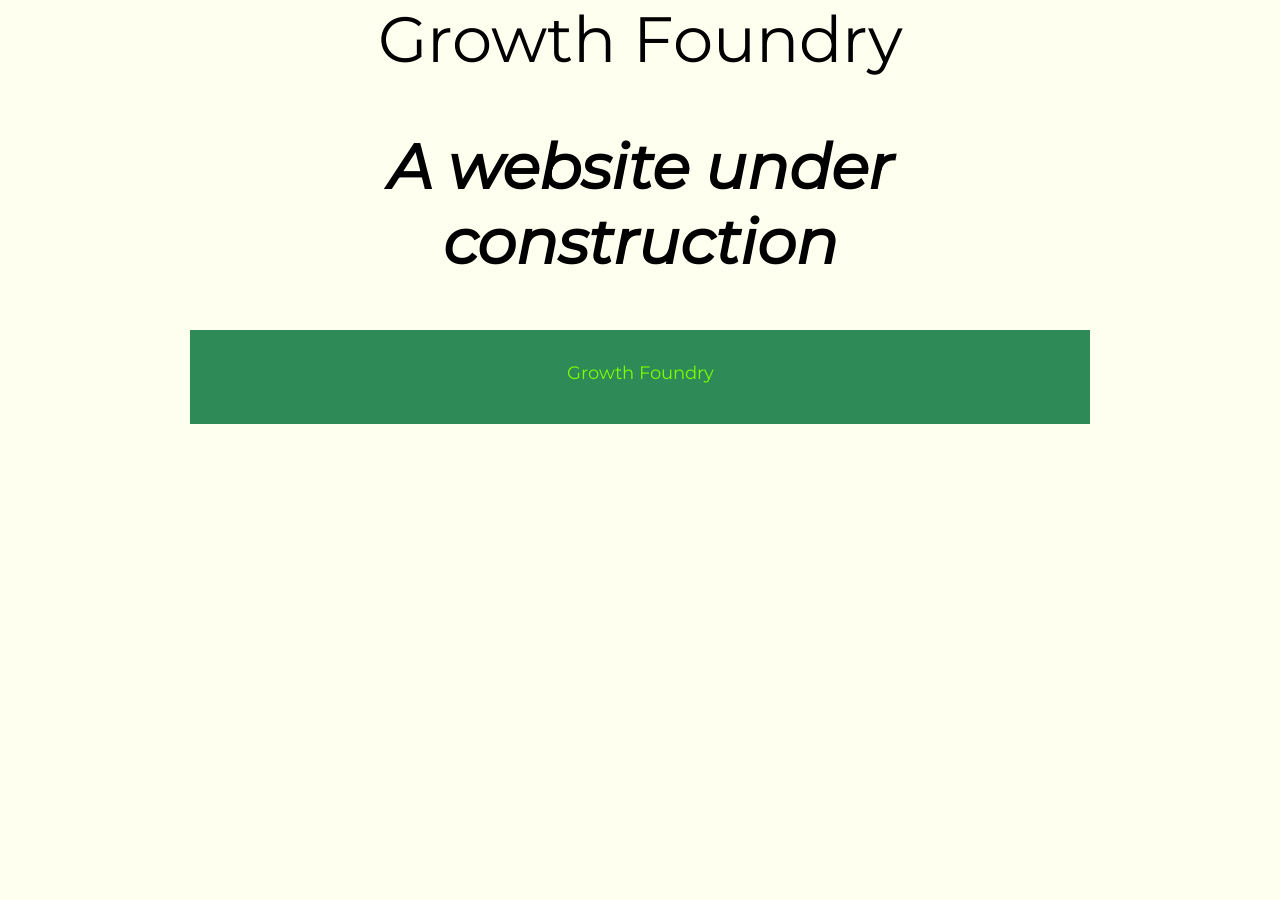
==== index.html @ 7411dbd5 "rolgy Update initial" ====
<!DOCTYPE html>
<html lang="en" id="top">
<!--acme using Oakwood Framework v4.1.0 -->
<head>
    <meta charset="UTF-8">
    <meta name="viewport" content="width=device-width, initial-scale=1.0">
    <link rel="stylesheet" href="/css/1-settings.css">
    <link rel="stylesheet" href="/css/2-base.css">
    <link rel="stylesheet" href="/css/3-components.css">
    <link rel="stylesheet" href="/css/4-utilities.css">
    <link rel="stylesheet" href="/css/5-custom.css">
    <title>xxSITETITLExx Website</title>
    <meta name="description"
      content="The page introduces the Growth Foundry." />
</head>

<body>

<header>
<div class="site-title site-title--large">Growth Foundry</div>
</header>

<main>

    <section class="intro-container">
        <div class="intro-heading">
            <h1>A website under construction</h1>
        </div> 
    </section>
 
    </main>


    <!-- FAB back to top -->
    <a class="fab fab--bottom-right fab--pill" href="#top" aria-label="Back to top">↑</a>

    <!-- Footer (web component) -->
    <div class="u-mt-lg">
        <footer-site>Growth Foundry Ref:no-js</footer-site>
    </div>

    <!-- Scripts -->
    <script src="/js/rolgy-main.js"></script>


</body>
</html>
---- css/1-settings.css ----
/*  1-settings.css
    aharc Oakwood Framework v4.1.0
    Design tokens — colours, fonts, spacing scale.
    Differs per client.
*/
:root {

    --site-max-width: 900px;
    --block-max-width: 800px;
    --content-max-width: 600px;

    /* Responsive spacing */
    --space-1: clamp(4px, 0.4vw, 6px); /* tiny */
    --space-2: clamp(8px, 0.6vw, 12px); /* icon */
    --space-3: clamp(12px, 1vw, 16px); /* paragraph */
    --space-4: clamp(16px, 1.6vw, 24px); /* card content item padding */
    --space-5: clamp(24px, 2.5vw, 40px);  /* block */
    --space-6: clamp(40px, 4vw, 64px); /* section */

    /* Semanmtic spacing */
    --spacing-xsmall:var(--space-1);
    --spacing-small: var(--space-2);
    --spacing-medium: var(--space-3);
    --spacing-large: var(--space-4);
    --spacing-inline: var(--space-3);
    --spacing-content: var(--space-4);
    --spacing-block: var(--space-5);
    --spacing-section: var(--space-6);


    --border-radius: 6px;           /* Border radius */
    --border-color: #ccc;           /* Border colour for cards, blockquotes, tables */

    /* Form field sizes */
    --form-width-small: 200px;
    --form-width-medium: 300px;
    --form-width-large: 600px;

    --fab-size: 64px;
    --fab-size-small: 52px;
    --fab-size-large: 72px;
    --fab-radius: 50%;              /* circular — default */
    --fab-size-wide: calc(var(--fab-size) * 2.5);


    --font-base: Montserrat, sans-serif;
    --font-brand: Montserrat, sans-serif;

    --font-fluid-small:  clamp(0.875rem, 0.8vw + 0.75rem, 1rem);     /* captions, labels */
    --font-fluid-body:   clamp(1rem, 1vw + 0.75rem, 1.125rem);        /* paragraphs */
    --font-fluid-medium: clamp(1.125rem, 1.5vw + 0.9rem, 1.4rem);     /* intro, subheadings */
    --font-fluid-large:  clamp(1.6rem, 2vw + 1.2rem, 2.2rem);         /* CTA, page titles */
    --font-fluid-xlarge: clamp(2.4rem, 3.6vw + 1.2rem, 4rem);

    --shadow-light: 0 0 10px rgba(0,0,0,0.1);
    --shadow-medium: 0 4px 12px rgba(0,0,0,0.15);

    --title-align: center;
    --heading-align: left;
    --th-td-text-align: left;

    --brand-primary: seagreen;   /* Design tokens */
    --brand-accent: lightseagreen;

    --text-dark: black;
    --text-medium: lightslategrey;
    --text-light: white;


    --bg-outer: ivory;
    --bg-inner: white;
    --bg-blockquote-table: honeydew;

    --bg-nav-footer: seagreen;
    --text-nav: white;
    --text-nav-hover: lawngreen;
    --text-footer: lawngreen;

    --bg-button: seagreen;
    --text-button: white ;
    --bg-button-hover: seagreen;
    --text-button-hover: lawngreen;
    --button-radius: 25px;


    --fab-bg: seagreen;
    --fab-text: white;
    --fab-bg-hover: seagreen;
    --fab-text-hover: lawngreen;

    --fab-shadow: var(--shadow-medium);
    --fab-offset: var(--spacing-block);


    --link-color: blue;
    --link-hover-color: navy;

    --bg-card-normal: #d8f2ee;
    --bg-card-highlight: #cde8e4;

}

/* Fonts Remove any not required by site */
/* montserrat-regular - latin */
@font-face {
    font-display: swap;
    font-family: 'Montserrat';
    font-style: normal;
    font-weight: 400;
    src: url('/assets/fonts/montserrat-v29-latin-regular.woff2') format('woff2');
}
/* montserrat-italic - latin */
@font-face {
    font-display: swap;
    font-family: 'Montserrat';
    font-style: italic;
    font-weight: 400;
    src: url('/assets/fonts/montserrat-v29-latin-italic.woff2') format('woff2');
}
/* montserrat-700 - latin */
@font-face {
    font-display: swap;
    font-family: 'Montserrat';
    font-style: normal;
    font-weight: 700;
    src: url('/assets/fonts/montserrat-v29-latin-700.woff2') format('woff2');
}
---- css/2-base.css ----
/*  2-base.css
    Oakwood Framework v4.1.03 table captiom added and col alignment
    CSS reset + bare element defaults. No classes. Copy-paste once, never touch.
*/


*, *::before, *::after {
    box-sizing: border-box; /* Include padding inside elements */
}

html, body {
    font-family: var(--font-base);
    margin: 0;
    padding: 0;
    max-width: 100%;
    overflow-x: hidden; /* Catch sneaky elements */
    background: var(--bg-outer);
    color: var(--text-dark);
    scroll-behavior: smooth;
}

h1, h2 {
    text-align: var(--title-align);
}

h3, h4, h5, h6 {
    text-align: var(--heading-align);
    margin-top: var(--spacing-block);
}

/* Responsive typography */

h1 { font-size: 1.75em; } /* reduced .25em */
h2 { font-size: 1.25em; } /* reduced .25em */
h3 { font-size: 1.17em; } /* default */
h4 { font-size: 1em ;}  /* default */
h5 { font-size: 0.83em; } /* default */
h6 { font-size: 0.67em; } /* default */


p {
    font-size: var(--font-fluid-body);
    line-height: 1.6; /* multiplier of font size */
    margin: 0 auto  var(--spacing-small); /* top lr bottom */
}

p.medium-text {
    font-size: var(--font-fluid-medium);
}

p.larger-text {
    font-size: var(--font-fluid-large);
}

p.centered {
    max-width: var(--content-max-width);
    width: 50%;            /* or 80%, etc. */
    margin: 0 auto;         /* centers the block */
}

a {
    color: var(--link-color);
    background-color: transparent;
    text-decoration: none;
    transition: all 0.2s ease;
}

a:hover,
a:focus {
    color: var(--link-hover-color);
    text-decoration: none;
    outline: none;
}

a:focus-visible {
    outline: 2px solid currentColor;
    outline-offset: 2px;
}

blockquote {
    width: 100%;
    max-width: var(--content-max-width);
    background: var(--bg-blockquote-table);
    padding: var(--spacing-medium);
    margin: var(--spacing-small) auto;
    font-size: var(--font-fluid-body);
    font-style: italic;
}

table {
    width: 100%;
    max-width: var(--block-max-width);
    margin: var(--spacing-small) auto;  /* Centers like your ul */
    border-collapse: collapse;   /* Merges borders for clean lines */
    font-size: var(--font-fluid-body); /* Matches ul text scale */
}

table caption {
    font-size: var(--font-fluid-body);
    font-weight: 700;
    padding-bottom: 0.85rem;
}

table th,
table td {
    border: 1px solid var(--text-dark);
    padding: var(--spacing-small) 0 var(--spacing-small) var(--spacing-xsmall); /*trbl*/
}

table th.small-head {
    font-size: 0.85rem;
    font-weight: 600;
}

table .col-center { text-align: center; }
table .col-right  { text-align: right; }

ul, ol {
    max-width: var(--content-max-width);
    margin: var(--spacing-small) auto;
    font-size: var(--font-fluid-body);
    padding-left: 5%;
    line-height: 1.6;
}

ul li, ol li  {
    margin-left: var(--spacing-medium);
    margin-bottom: var(--spacing-xsmall);
}

/* Spaced lists — vertical rhythm, no link underlines */
ul.spaced-list,
ul.no-bullet-spaced-list {
    padding: 0 var(--spacing-large);
    margin: var(--spacing-large) 0;
}

ul.spaced-list li,
ul.no-bullet-spaced-list li {
    font-size: var(--font-fluid-medium);
    margin-bottom: var(--spacing-large);
}

ul.spaced-list a,
ul.no-bullet-spaced-list a {
    text-decoration: none;
    font-size: var(--font-fluid-medium);
}

ul.spaced-list a:hover,
ul.no-bullet-spaced-list a:hover {
    color: var(--link-hover-color);
    font-weight: 700;
}

ul.no-bullet-spaced-list {
    list-style: none;
}


button {
    font-family: inherit;
    border: none;
    background: none;
}
---- css/3-components.css ----
/*  3-components.css
    Oakwood Framework v4.1.1 visibility utils
    Reusable UI blocks. Uses tokens from Layer 1, never raw values.
*/


.top-bar {
    padding: var(--spacing-small) 0 0;  /* Small top padding */
    display: flex;
    justify-content: space-between; /* Horizontal spacing */
    align-items: center;            /* Center items vertically */
    max-width: var(--site-max-width);
    margin: 0 auto;
}

.top-bar .call {
    text-decoration: none;
    font-size: var(--font-fluid-small);
    font-weight: bold;
    font-style: italic;
    color: var(--text-medium);
    margin-left: auto;
    margin-right: var(--spacing-content);
}

.top-bar .call:hover {
    color: var(--link-hover-color);
}

/* Header 1 2 or 3 items one row */

.site-header {
    display: grid;
    grid-template-columns: minmax(0, 1fr) auto minmax(0, 1fr); /* safer than plain 1fr */
    align-items: center;
    max-width: var(--site-max-width);
    width: 100%;
    margin: 0 auto;
    gap: var(--spacing-small);
    padding: 0 var(--spacing-inline);
}

.site-title {
    font-family: var(--font-brand);
    font-weight: 400;
    font-size: var(--font-fluid-large);
    text-align: center; /* For use outside header */
}

.site-title--large {
    font-size: var(--font-fluid-xlarge);
}

.header-left {
    grid-column: 1;
}

.header-center {
    grid-column: 2;
    text-align: center;
}

.header-right {
    grid-column: 3;
    text-align: right;
}

/* Responsive images */
.header-left img,
.header-center img,
.header-right img {
    max-width: 100%;
    height: auto;
}

.top-nav {
    display: flex;
    flex-wrap: wrap;               /* allow items to wrap to new lines */
    background-color: var(--bg-nav-footer);
    justify-content: center;
    padding: var(--spacing-small) 0;
    max-width: var(--site-max-width);
    margin: 0 auto;
}

.top-nav a {
    color: var(--text-nav);
    padding: 0 var(--spacing-medium);
    text-decoration: none;
    font-weight: bold;
    white-space: nowrap;
}

.top-nav a:hover,
.top-nav a[aria-current="page"]  {
    color: var(--text-nav-hover);
}

.hero-container {
    max-width: var(--site-max-width);
    display: block;
    margin: 0 auto;
}

.hero-image {
    position: relative;
    aspect-ratio: 4 / 1;
    width: 100%;
    display: block;
}

.hero-image img {
    position: absolute;
    top: 0;
    left: 0;
    width: 100%;
    height: 100%;
    display: block;
    object-fit: cover;
}

/* End hero */

/* Intro */

.intro-container {
    max-width: var(--block-max-width);
    margin: 0 auto;
}

.intro-heading {
    width: 100%;
    font-style: italic;
    font-size: var(--font-fluid-large);
    text-align: center;
}

.intro-item {
    width: 90%;
    margin: 0 auto;
    display: flex;
    flex-direction: column;
    align-items: center;
    background-color: var(--bg-inner);

}

.intro-item p {
    max-width: 90%;
    margin-bottom: var(--spacing-small);
    text-align: justify;
    text-justify: inter-word;
    font-size: var(--font-fluid-body);
}


.intro-item img {
    display: block;
    margin: 0 auto;
    max-width: 90%;
    padding-top: var(--spacing-small);
    height: auto;
}

/* End intro */

/* ==========================
   Oakwood 4.x Card System
   Uses --bg-card-normal and --bg-card-highlight
   ========================== */

.card-grid {
    --columns: 3;

    display: grid;
    grid-template-columns: repeat(var(--columns), 1fr);
    gap: var(--spacing-block);
    max-width: var(--site-max-width);
    width: 100%;
    margin: 0 auto;
}

.card {
    background-color: var(--bg-card-normal);
    box-shadow: var(--shadow-light);
    border-radius: var(--border-radius);
    padding: var(--spacing-block);
    display: flex;
    flex-direction: column;
    justify-content: flex-start;
    align-items: stretch;
}

/* Card image spacing for text cards */
.card img {
    width: 100%;
    display: block;
    aspect-ratio: 4 / 3;
    object-fit: cover;
    margin-bottom: var(--spacing-small);
}

/* example html <article class="card card--highlight card--clickable"> */

.card--highlight {
    background-color: var(--bg-card-highlight);
}

.card--clickable {
    cursor: pointer;
    transition: transform 0.2s ease;
}

.card--clickable:hover {
    transform: translateY(-4px);
}

.card--bordered {
    border: 1px solid var(--border-color);
}

.card--image-only {
    padding: 0;
}

.card--image-only img {
    margin: 0;
    width: 100%;
    height: 100%;
    object-fit: cover;
    border-radius: var(--border-radius);
}

.card h3 {
    margin: 0 0 var(--spacing-small) 0;
}

.card p {
    margin-bottom: var(--spacing-small);
}

/* End Card container */

/* Content */

.content-container {
    max-width: var(--site-max-width);
    margin: 0 auto;
    display: flex;
    flex-direction: column;
    background-color: var(--bg-inner);
    box-shadow: var(--shadow-light);
    padding-inline: var(--spacing-inline);
    padding-block: var(--spacing-block);
    align-items: stretch;
}

.content-item {
    width: 100%;
    max-width: var(--block-max-width);
    background-color: var(--bg-inner);
    padding: var(--spacing-content);
    margin: var(--spacing-small) auto;
    font-size: var(--font-fluid-body);
}

.content-item p {
    max-width: 75ch;
    margin-left: auto;
    margin-right: auto;
}

.content-item figure {
    margin: var(--spacing-section) 0 var(--spacing-block);
    background: none;
}

.content-item img {
    display: block;
    max-width: 100%;
    max-height: 90vh;
    width: auto;
    height: auto;
    margin: 0 auto var(--spacing-block);
    border-radius: var(--border-radius);
    box-shadow: var(--shadow-light);
    object-fit: contain;
}

.content-item figcaption {
    max-width: var(--content-max-width);
    margin: 0 auto;
    font-size: var(--font-fluid-body);
    font-style: italic;
    text-align: center;
}

.content-item.narrow figure {
    max-width: 80%;
    margin: 0 auto;
}

.content-item.side-by-side {
    display: grid;
    grid-template-columns: repeat(2, 1fr);
    gap: var(--spacing-block);
    align-items: stretch;
    margin: 0 auto;
}

.content-item.side-by-side figure {
    display: grid;
    grid-template-rows: 1fr auto;
    height: 100%;
    margin: var(--spacing-block) 0 0;
}

.content-item.side-by-side img {
    display: block;
    width: 100%;
    height: auto;
    max-height: 80vh;
    object-fit: contain;
    margin: 0;
}

.content-item.side-by-side figcaption {
    margin-top: var(--spacing-small);
    margin-bottom: var(--spacing-block);
    text-align: center;
    align-self: end;
}


.content-item .table-wrapper {
    overflow-x: auto;
}

.content-item table {
    max-width: var(--content-max-width);
    border-left: 4px solid var(--border-color);
    background-color: var(--bg-blockquote-table);
}

/* End content */

/* Call to action */

.cta-container {
    max-width: var(--block-max-width);
    margin: 0 auto;
}

.cta-item {
    width: 100%;
    margin: 0 auto;
    font-style: italic;
    font-size: var(--font-fluid-large);
    text-align: center;
    padding-top: var(--spacing-block);
}

/* End call to action */

/* Single form contact column */

.contact-container {
    max-width: var(--block-max-width);
    width: 100%;
    margin: 0 auto;
    background-color: var(--bg-inner);
    box-shadow: var(--shadow-light);
}

.contact-item {
    max-width: var(--content-max-width);
    margin: var(--spacing-block) auto;
    padding: var(--spacing-content);
    background-color: var(--bg-inner);
    box-sizing: border-box;
}

/* ==========================
   Form Components
   ========================== */

/* Input / textarea base */
.form-control {
    width: 100%;
    padding: var(--spacing-small);
    border: 1px solid var(--border-color);
    background-color: var(--bg-blockquote-table);
    font-family: inherit;
    font-size: var(--font-fluid-body);
}

/* Textarea tweaks */
textarea.form-control {
    resize: vertical;
}

/* Label */
.form-label {
    display: block;
}

/* Required indicator */
.form-label--required::after {
    content: " *";
    color: red;
}
.red-asterisk::before {
    content: "* ";
    color: red;
}

.cf-turnstile {
    overflow: hidden;
    display: block;
}

/* Field sizes */
.form-control--small { max-width: var(--form-width-small); }
.form-control--medium { max-width: var(--form-width-medium); }
.form-control--large { max-width: var(--form-width-large); }

/* End Single contact column */

/* ==========================
   Button Component
   ========================== */

.button {
    display: inline-flex;
    align-items: center;
    justify-content: center;

    font-family: inherit;
    font-size: var(--font-fluid-body);
    font-weight: 500;
    line-height: 1;

    padding: var(--spacing-small) var(--spacing-medium);

    color: var(--text-button);
    background-color: var(--bg-button);

    border-radius: var(--button-radius);
    text-decoration: none;
    cursor: pointer;

}

/* Hover / focus */


.button:hover { /* First to avoid conflict */
    background-color: var(--bg-button-hover);
    color: var(--text-button-hover);
}
.button:active {
    transform: translateY(2px);
}
.button:focus-visible {
    outline: 2px solid  var(--brand-accent);
    transform: translateY(-2px);
}


/* Variants */
.button--small {
    font-size: var(--font-fluid-small);
    padding: var(--spacing-xsmall) var(--spacing-small);
}

.button--medium {
    font-size: var(--font-fluid-medium);
    padding: var(--spacing-medium) var(--spacing-large);
}

.button--large {
    font-size: var(--font-fluid-large);
    padding: var(--spacing-medium) var(--spacing-large);
}

.button--primary {
    background-color: var(--bg-button);
    color: var(--text-button);
}

.button--submit {
    display: inline-flex;
    opacity: 1;
    cursor: pointer;
}

.button--submit:disabled {
    opacity: 0.25;
    cursor: not-allowed;
    transform: translateY(0);
    pointer-events: none;
}

/* End button */

/* Floating button */

.fab {
    position: fixed;
    display: inline-flex;
    align-items: center;
    justify-content: center;
    width: var(--fab-size);
    height: var(--fab-size);
    font-size: calc(var(--fab-size) * 0.75);
    padding-bottom: 0.15em;  /* optical correction for ↑ character */
    line-height: 1;
    font-weight: 700;
    color: var(--fab-text);
    background-color: var(--fab-bg);
    border-radius: var(--fab-radius);
    text-decoration: none;
    box-shadow: var(--fab-shadow);
    cursor: pointer;
    z-index: 1000;
    opacity: 0;
    pointer-events: none;
    transition:
        transform 0.2s ease,
        opacity 0.2s ease,
        background-color 0.2s ease,
        color 0.2s ease,
        box-shadow 0.2s ease;
}


.fab--visible {
    opacity: 0.92;
    pointer-events: auto;
}


.fab:hover,
.fab:focus-visible {
    opacity: 1;
    transform: translateY(-4px);
    background-color: var(--fab-bg-hover);
    color: var(--fab-text-hover);
}

/* Focus accessibility */
.fab:focus-visible {
    outline: 3px solid var(--brand-accent);
    outline-offset: 4px;
}

/* Position utility */

.fab--bottom-right {
    bottom: var(--fab-offset);
    right: var(--fab-offset);
}

.fab--bottom-left {
    bottom: var(--fab-offset);
    left: var(--fab-offset);
}

/* Size variants */

.fab--small {
    width: var(--fab-size-small);
    height: var(--fab-size-small);
    font-size: calc(var(--fab-size-small) * 0.75);
}

.fab--large {
    width: var(--fab-size-large);
    height: var(--fab-size-large);
    font-size: calc(var(--fab-size-large) * 0.75);
}

/* Shape variants */

.fab--pill { border-radius: var(--button-radius); }
.fab--sqr    { border-radius: var(--border-radius); }
.fab--rect {
    border-radius: var(--border-radius);
    width: var(--fab-size-wide);
}

/* End of floating button */

/* Footer custom element fort script */

footer-site {
    display: flex;
    flex-direction: column;
    background-color: var(--bg-nav-footer);
    align-items: center;
    gap: var(--spacing-content);
    padding: var(--spacing-small) 0;
    max-width: var(--site-max-width);
    margin: 0 auto;
}

footer-site .footer-item {
    width: 100%;
    color: var(--text-footer);
    text-align: center;
    padding: var(--spacing-content) 0;
}

/* End site-footer */


/* Media queries */

@media (max-width: 1024px) {
    .card-grid {
        grid-template-columns: repeat(min(var(--columns), 2), 1fr);
    }
}

@media (max-width: 768px) {
    .top-bar .call {
        font-size: clamp(0.9rem, 0.8vw + 0.8rem, 1rem);
    }
    .site-header {
        display: grid;
        grid-template-columns: 1fr;
        text-align: center;
        gap: var(--spacing-xsmall);
    }
    .header-left {
        grid-column: 1;
    }
    .header-center {
        grid-column: 1;
    }
    .header-right {
        display: none;
    }
    .card-grid {
        grid-template-columns: 1fr;
    }
    .content-item.side-by-side {
        grid-template-columns: 1fr;
        justify-items: center;
    }
    .content-item.side-by-side figure {
        width: 100%;
        max-width: 500px;
    }
    .content-item.side-by-side img {
        height: auto;
    }
    .cf-turnstile {
        width: 200px;
    }
}

/* End media queries */

/* ============================================
   VISIBILITY UTILITIES
   ============================================ */

/* Hidden/Visible base */
.hidden  { display: none !important; }
.visible { display: revert !important; }

/* Mobile only (up to 767px) */
@media (max-width: 767px) {
  .hidden-mobile  { display: none !important; }
  .visible-mobile { display: revert !important; }
}

/* Tablet only (768px–1023px) */
@media (min-width: 768px) and (max-width: 1023px) {
  .hidden-tablet  { display: none !important; }
  .visible-tablet { display: revert !important; }
}

/* Desktop (1024px–1439px) */
@media (min-width: 1024px) and (max-width: 1439px) {
  .hidden-desktop  { display: none !important; }
  .visible-desktop { display: revert !important; }
}

/* Large (1440px+) */
@media (min-width: 1440px) {
  .hidden-large  { display: none !important; }
  .visible-large { display: revert !important; }
}
---- css/4-utilities.css ----
/* -------------------------------------------------------
   Spacing Utilities
   Oakwood Framework v4.1.0
   Single-purpose helpers using semantic spacing tokens.
   ------------------------------------------------------- */

/* -------------------------
   Margin Bottom
   ------------------------- */
.u-mb-xs { margin-bottom: var(--spacing-xsmall) !important; }
.u-mb-sm { margin-bottom: var(--spacing-small) !important; }
.u-mb-md { margin-bottom: var(--spacing-medium) !important; }
.u-mb-lg { margin-bottom: var(--spacing-large) !important; }
.u-mb-block { margin-bottom: var(--spacing-block) !important; }
.u-mb-section { margin-bottom: var(--spacing-section) !important; }

/* -------------------------
   Margin Top
   ------------------------- */
.u-mt-xs { margin-top: var(--spacing-xsmall) !important; }
.u-mt-sm { margin-top: var(--spacing-small) !important; }
.u-mt-md { margin-top: var(--spacing-medium) !important; }
.u-mt-lg { margin-top: var(--spacing-large) !important; }
.u-mt-block { margin-top: var(--spacing-block) !important; }
.u-mt-section { margin-top: var(--spacing-section) !important; }

/* -------------------------
   Margin Left / Right
   ------------------------- */
.u-ml-xs { margin-left: var(--spacing-xsmall) !important; }
.u-ml-sm { margin-left: var(--spacing-small) !important; }
.u-ml-md { margin-left: var(--spacing-medium) !important; }
.u-ml-lg { margin-left: var(--spacing-large) !important; }

.u-mr-xs { margin-right: var(--spacing-xsmall) !important; }
.u-mr-sm { margin-right: var(--spacing-small) !important; }
.u-mr-md { margin-right: var(--spacing-medium) !important; }
.u-mr-lg { margin-right: var(--spacing-large) !important; }

/* -------------------------
   Padding Bottom
   ------------------------- */
.u-pb-xs { padding-bottom: var(--spacing-xsmall) !important; }
.u-pb-sm { padding-bottom: var(--spacing-small) !important; }
.u-pb-md { padding-bottom: var(--spacing-medium) !important; }
.u-pb-lg { padding-bottom: var(--spacing-large) !important; }
.u-pb-block { padding-bottom: var(--spacing-block) !important; }
.u-pb-section { padding-bottom: var(--spacing-section) !important; }

/* -------------------------
   Padding Top
   ------------------------- */
.u-pt-xs { padding-top: var(--spacing-xsmall) !important; }
.u-pt-sm { padding-top: var(--spacing-small) !important; }
.u-pt-md { padding-top: var(--spacing-medium) !important; }
.u-pt-lg { padding-top: var(--spacing-large) !important; }
.u-pt-block { padding-top: var(--spacing-block) !important; }
.u-pt-section { padding-top: var(--spacing-section) !important; }

/* -------------------------
   Padding Left / Right
   ------------------------- */
.u-pl-xs { padding-left: var(--spacing-xsmall) !important; }
.u-pl-sm { padding-left: var(--spacing-small) !important; }
.u-pl-md { padding-left: var(--spacing-medium) !important; }
.u-pl-lg { padding-left: var(--spacing-large) !important; }

.u-pr-xs { padding-right: var(--spacing-xsmall) !important; }
.u-pr-sm { padding-right: var(--spacing-small) !important; }
.u-pr-md { padding-right: var(--spacing-medium) !important; }
.u-pr-lg { padding-right: var(--spacing-large) !important; }

/* -------------------------
   Zero Reset Utilities
   ------------------------- */
.u-m-0  { margin: 0 !important; }
.u-mt-0 { margin-top: 0 !important; }
.u-mb-0 { margin-bottom: 0 !important; }
.u-ml-0 { margin-left: 0 !important; }
.u-mr-0 { margin-right: 0 !important; }

.u-p-0  { padding: 0 !important; }
.u-pt-0 { padding-top: 0 !important; }
.u-pb-0 { padding-bottom: 0 !important; }
.u-pl-0 { padding-left: 0 !important; }
.u-pr-0 { padding-right: 0 !important; }


/* -------------------------
   Vertical Stack Utility
   (auto-applies spacing between children)
   ------------------------- */
.u-stack-xs > * + * { margin-top: var(--spacing-xsmall) !important; }
.u-stack-sm > * + * { margin-top: var(--spacing-small) !important; }
.u-stack-md > * + * { margin-top: var(--spacing-medium) !important; }
.u-stack-lg > * + * { margin-top: var(--spacing-large) !important; }
.u-stack-block > * + * { margin-top: var(--spacing-block) !important; }
.u-stack-section > * + * { margin-top: var(--spacing-section) !important; }

/* -------------------------
   Inline Spacing Utility
   ------------------------- */
.u-inline-gap { display: inline-flex; gap: var(--spacing-inline) !important; }

/* -------------------------
   Content Spacing Utility
   ------------------------- */
.u-content-gap > * + * { margin-top: var(--spacing-content) !important; }

/* -------------------------
   Flow Utility (default rhythm)
   ------------------------- */
.u-flow > * + * { margin-top: var(--spacing-medium) !important; }

/* Center horizontally */

.u-center-all {
    display: flex;
    flex-direction: column;
    align-items: center;
    text-align: center;
}


.u-mx-auto {
    margin-left: auto !important;
    margin-right: auto !important;
}

/* State */

.is-disabled {
    opacity: 0.4;
    cursor: not-allowed;
    pointer-events: none;
}

.is-enabled {
    opacity: 1;
    transform: translateY(-2px);
}


/* =======================================================
   RESPONSIVE VARIANTS NOTE Apply min  width up
   ======================================================= */

/* -------------------------
   SM (≥ 480px)
   ------------------------- */
@media (min-width: 480px) {

    /* Margin Bottom */
    .u-mb-xs-sm { margin-bottom: var(--spacing-xsmall) !important; }
    .u-mb-sm-sm { margin-bottom: var(--spacing-small) !important; }
    .u-mb-md-sm { margin-bottom: var(--spacing-medium) !important; }
    .u-mb-lg-sm { margin-bottom: var(--spacing-large) !important; }
    .u-mb-block-sm { margin-bottom: var(--spacing-block) !important; }
    .u-mb-section-sm { margin-bottom: var(--spacing-section) !important; }

    /* Margin Top */
    .u-mt-xs-sm { margin-top: var(--spacing-xsmall) !important; }
    .u-mt-sm-sm { margin-top: var(--spacing-small) !important; }
    .u-mt-md-sm { margin-top: var(--spacing-medium) !important; }
    .u-mt-lg-sm { margin-top: var(--spacing-large) !important; }
    .u-mt-block-sm { margin-top: var(--spacing-block) !important; }
    .u-mt-section-sm { margin-top: var(--spacing-section) !important; }

    /* Margin Left / Right */
    .u-ml-xs-sm { margin-left: var(--spacing-xsmall) !important; }
    .u-ml-sm-sm { margin-left: var(--spacing-small) !important; }
    .u-ml-md-sm { margin-left: var(--spacing-medium) !important; }
    .u-ml-lg-sm { margin-left: var(--spacing-large) !important; }

    .u-mr-xs-sm { margin-right: var(--spacing-xsmall) !important; }
    .u-mr-sm-sm { margin-right: var(--spacing-small) !important; }
    .u-mr-md-sm { margin-right: var(--spacing-medium) !important; }
    .u-mr-lg-sm { margin-right: var(--spacing-large) !important; }

    /* Padding Bottom */
    .u-pb-xs-sm { padding-bottom: var(--spacing-xsmall) !important; }
    .u-pb-sm-sm { padding-bottom: var(--spacing-small) !important; }
    .u-pb-md-sm { padding-bottom: var(--spacing-medium) !important; }
    .u-pb-lg-sm { padding-bottom: var(--spacing-large) !important; }
    .u-pb-block-sm { padding-bottom: var(--spacing-block) !important; }
    .u-pb-section-sm { padding-bottom: var(--spacing-section) !important; }

    /* Padding Top */
    .u-pt-xs-sm { padding-top: var(--spacing-xsmall) !important; }
    .u-pt-sm-sm { padding-top: var(--spacing-small) !important; }
    .u-pt-md-sm { padding-top: var(--spacing-medium) !important; }
    .u-pt-lg-sm { padding-top: var(--spacing-large) !important; }
    .u-pt-block-sm { padding-top: var(--spacing-block) !important; }
    .u-pt-section-sm { padding-top: var(--spacing-section) !important; }

    /* Padding Left / Right */
    .u-pl-xs-sm { padding-left: var(--spacing-xsmall) !important; }
    .u-pl-sm-sm { padding-left: var(--spacing-small) !important; }
    .u-pl-md-sm { padding-left: var(--spacing-medium) !important; }
    .u-pl-lg-sm { padding-left: var(--spacing-large) !important; }

    .u-pr-xs-sm { padding-right: var(--spacing-xsmall) !important; }
    .u-pr-sm-sm { padding-right: var(--spacing-small) !important; }
    .u-pr-md-sm { padding-right: var(--spacing-medium) !important; }
    .u-pr-lg-sm { padding-right: var(--spacing-large) !important; }

    /* Stack */
    .u-stack-xs-sm > * + * { margin-top: var(--spacing-xsmall) !important; }
    .u-stack-sm-sm > * + * { margin-top: var(--spacing-small) !important; }
    .u-stack-md-sm > * + * { margin-top: var(--spacing-medium) !important; }
    .u-stack-lg-sm > * + * { margin-top: var(--spacing-large) !important; }
    .u-stack-block-sm > * + * { margin-top: var(--spacing-block) !important; }
    .u-stack-section-sm > * + * { margin-top: var(--spacing-section) !important; }
}

/* -------------------------
   MD (≥ 768px)
   ------------------------- */
@media (min-width: 768px) {

    /* Margin Bottom */
    .u-mb-xs-md { margin-bottom: var(--spacing-xsmall) !important; }
    .u-mb-sm-md { margin-bottom: var(--spacing-small) !important; }
    .u-mb-md-md { margin-bottom: var(--spacing-medium) !important; }
    .u-mb-lg-md { margin-bottom: var(--spacing-large) !important; }
    .u-mb-block-md { margin-bottom: var(--spacing-block) !important; }
    .u-mb-section-md { margin-bottom: var(--spacing-section) !important; }

    /* Margin Top */
    .u-mt-xs-md { margin-top: var(--spacing-xsmall) !important; }
    .u-mt-sm-md { margin-top: var(--spacing-small) !important; }
    .u-mt-md-md { margin-top: var(--spacing-medium) !important; }
    .u-mt-lg-md { margin-top: var(--spacing-large) !important; }
    .u-mt-block-md { margin-top: var(--spacing-block) !important; }
    .u-mt-section-md { margin-top: var(--spacing-section) !important; }

    /* Margin Left / Right */
    .u-ml-xs-md { margin-left: var(--spacing-xsmall) !important; }
    .u-ml-sm-md { margin-left: var(--spacing-small) !important; }
    .u-ml-md-md { margin-left: var(--spacing-medium) !important; }
    .u-ml-lg-md { margin-left: var(--spacing-large) !important; }

    .u-mr-xs-md { margin-right: var(--spacing-xsmall) !important; }
    .u-mr-sm-md { margin-right: var(--spacing-small) !important; }
    .u-mr-md-md { margin-right: var(--spacing-medium) !important; }
    .u-mr-lg-md { margin-right: var(--spacing-large) !important; }

    /* Padding Bottom */
    .u-pb-xs-md { padding-bottom: var(--spacing-xsmall) !important; }
    .u-pb-sm-md { padding-bottom: var(--spacing-small) !important; }
    .u-pb-md-md { padding-bottom: var(--spacing-medium) !important; }
    .u-pb-lg-md { padding-bottom: var(--spacing-large) !important; }
    .u-pb-block-md { padding-bottom: var(--spacing-block) !important; }
    .u-pb-section-md { padding-bottom: var(--spacing-section) !important; }

    /* Padding Top */
    .u-pt-xs-md { padding-top: var(--spacing-xsmall) !important; }
    .u-pt-sm-md { padding-top: var(--spacing-small) !important; }
    .u-pt-md-md { padding-top: var(--spacing-medium) !important; }
    .u-pt-lg-md { padding-top: var(--spacing-large) !important; }
    .u-pt-block-md { padding-top: var(--spacing-block) !important; }
    .u-pt-section-md { padding-top: var(--spacing-section) !important; }

    /* Padding Left / Right */
    .u-pl-xs-md { padding-left: var(--spacing-xsmall) !important; }
    .u-pl-sm-md { padding-left: var(--spacing-small) !important; }
    .u-pl-md-md { padding-left: var(--spacing-medium) !important; }
    .u-pl-lg-md { padding-left: var(--spacing-large) !important; }

    .u-pr-xs-md { padding-right: var(--spacing-xsmall) !important; }
    .u-pr-sm-md { padding-right: var(--spacing-small) !important; }
    .u-pr-md-md { padding-right: var(--spacing-medium) !important; }
    .u-pr-lg-md { padding-right: var(--spacing-large) !important; }

    /* Stack */
    .u-stack-xs-md > * + * { margin-top: var(--spacing-xsmall) !important; }
    .u-stack-sm-md > * + * { margin-top: var(--spacing-small) !important; }
    .u-stack-md-md > * + * { margin-top: var(--spacing-medium) !important; }
    .u-stack-lg-md > * + * { margin-top: var(--spacing-large) !important; }
    .u-stack-block-md > * + * { margin-top: var(--spacing-block) !important; }
    .u-stack-section-md > * + * { margin-top: var(--spacing-section) !important; }
}

/* -------------------------
   LG (≥ 1024px)
   ------------------------- */
@media (min-width: 1024px) {

    /* Margin Bottom */
    .u-mb-xs-lg { margin-bottom: var(--spacing-xsmall) !important; }
    .u-mb-sm-lg { margin-bottom: var(--spacing-small) !important; }
    .u-mb-md-lg { margin-bottom: var(--spacing-medium) !important; }
    .u-mb-lg-lg { margin-bottom: var(--spacing-large) !important; }
    .u-mb-block-lg { margin-bottom: var(--spacing-block) !important; }
    .u-mb-section-lg { margin-bottom: var(--spacing-section) !important; }

    /* Margin Top */
    .u-mt-xs-lg { margin-top: var(--spacing-xsmall) !important; }
    .u-mt-sm-lg { margin-top: var(--spacing-small) !important; }
    .u-mt-md-lg { margin-top: var(--spacing-medium) !important; }
    .u-mt-lg-lg { margin-top: var(--spacing-large) !important; }
    .u-mt-block-lg { margin-top: var(--spacing-block) !important; }
    .u-mt-section-lg { margin-top: var(--spacing-section) !important; }

    /* Margin Left / Right */
    .u-ml-xs-lg { margin-left: var(--spacing-xsmall) !important; }
    .u-ml-sm-lg { margin-left: var(--spacing-small) !important; }
    .u-ml-md-lg { margin-left: var(--spacing-medium) !important; }
    .u-ml-lg-lg { margin-left: var(--spacing-large) !important; }

    .u-mr-xs-lg { margin-right: var(--spacing-xsmall) !important; }
    .u-mr-sm-lg { margin-right: var(--spacing-small) !important; }
    .u-mr-md-lg { margin-right: var(--spacing-medium) !important; }
    .u-mr-lg-lg { margin-right: var(--spacing-large) !important; }

    /* Padding Bottom */
    .u-pb-xs-lg { padding-bottom: var(--spacing-xsmall) !important; }
    .u-pb-sm-lg { padding-bottom: var(--spacing-small) !important; }
    .u-pb-md-lg { padding-bottom: var(--spacing-medium) !important; }
    .u-pb-lg-lg { padding-bottom: var(--spacing-large) !important; }
    .u-pb-block-lg { padding-bottom: var(--spacing-block) !important; }
    .u-pb-section-lg { padding-bottom: var(--spacing-section) !important; }

    /* Padding Top */
    .u-pt-xs-lg { padding-top: var(--spacing-xsmall) !important; }
    .u-pt-sm-lg { padding-top: var(--spacing-small) !important; }
    .u-pt-md-lg { padding-top: var(--spacing-medium) !important; }
    .u-pt-lg-lg { padding-top: var(--spacing-large) !important; }
    .u-pt-block-lg { padding-top: var(--spacing-block) !important; }
    .u-pt-section-lg { padding-top: var(--spacing-section) !important; }

    /* Padding Left / Right */
    .u-pl-xs-lg { padding-left: var(--spacing-xsmall) !important; }
    .u-pl-sm-lg { padding-left: var(--spacing-small) !important; }
    .u-pl-md-lg { padding-left: var(--spacing-medium) !important; }
    .u-pl-lg-lg { padding-left: var(--spacing-large) !important; }

    .u-pr-xs-lg { padding-right: var(--spacing-xsmall) !important; }
    .u-pr-sm-lg { padding-right: var(--spacing-small) !important; }
    .u-pr-md-lg { padding-right: var(--spacing-medium) !important; }
    .u-pr-lg-lg { padding-right: var(--spacing-large) !important; }

    /* Stack */
    .u-stack-xs-lg > * + * { margin-top: var(--spacing-xsmall) !important; }
    .u-stack-sm-lg > * + * { margin-top: var(--spacing-small) !important; }
    .u-stack-md-lg > * + * { margin-top: var(--spacing-medium) !important; }
    .u-stack-lg-lg > * + * { margin-top: var(--spacing-large) !important; }
    .u-stack-block-lg > * + * { margin-top: var(--spacing-block) !important; }
    .u-stack-section-lg > * + * { margin-top: var(--spacing-section) !important; }
}
---- css/5-custom.css ----
/*  5-custom.css
    bbees
    Oakwood Framework v4.1.0
    Single-purpose helpers. Always win the cascade — important is fine here.
    Differs per client.
*/

@media (max-width: 1024px) {
    .card-grid {
        grid-template-columns: 1fr;
    }
}
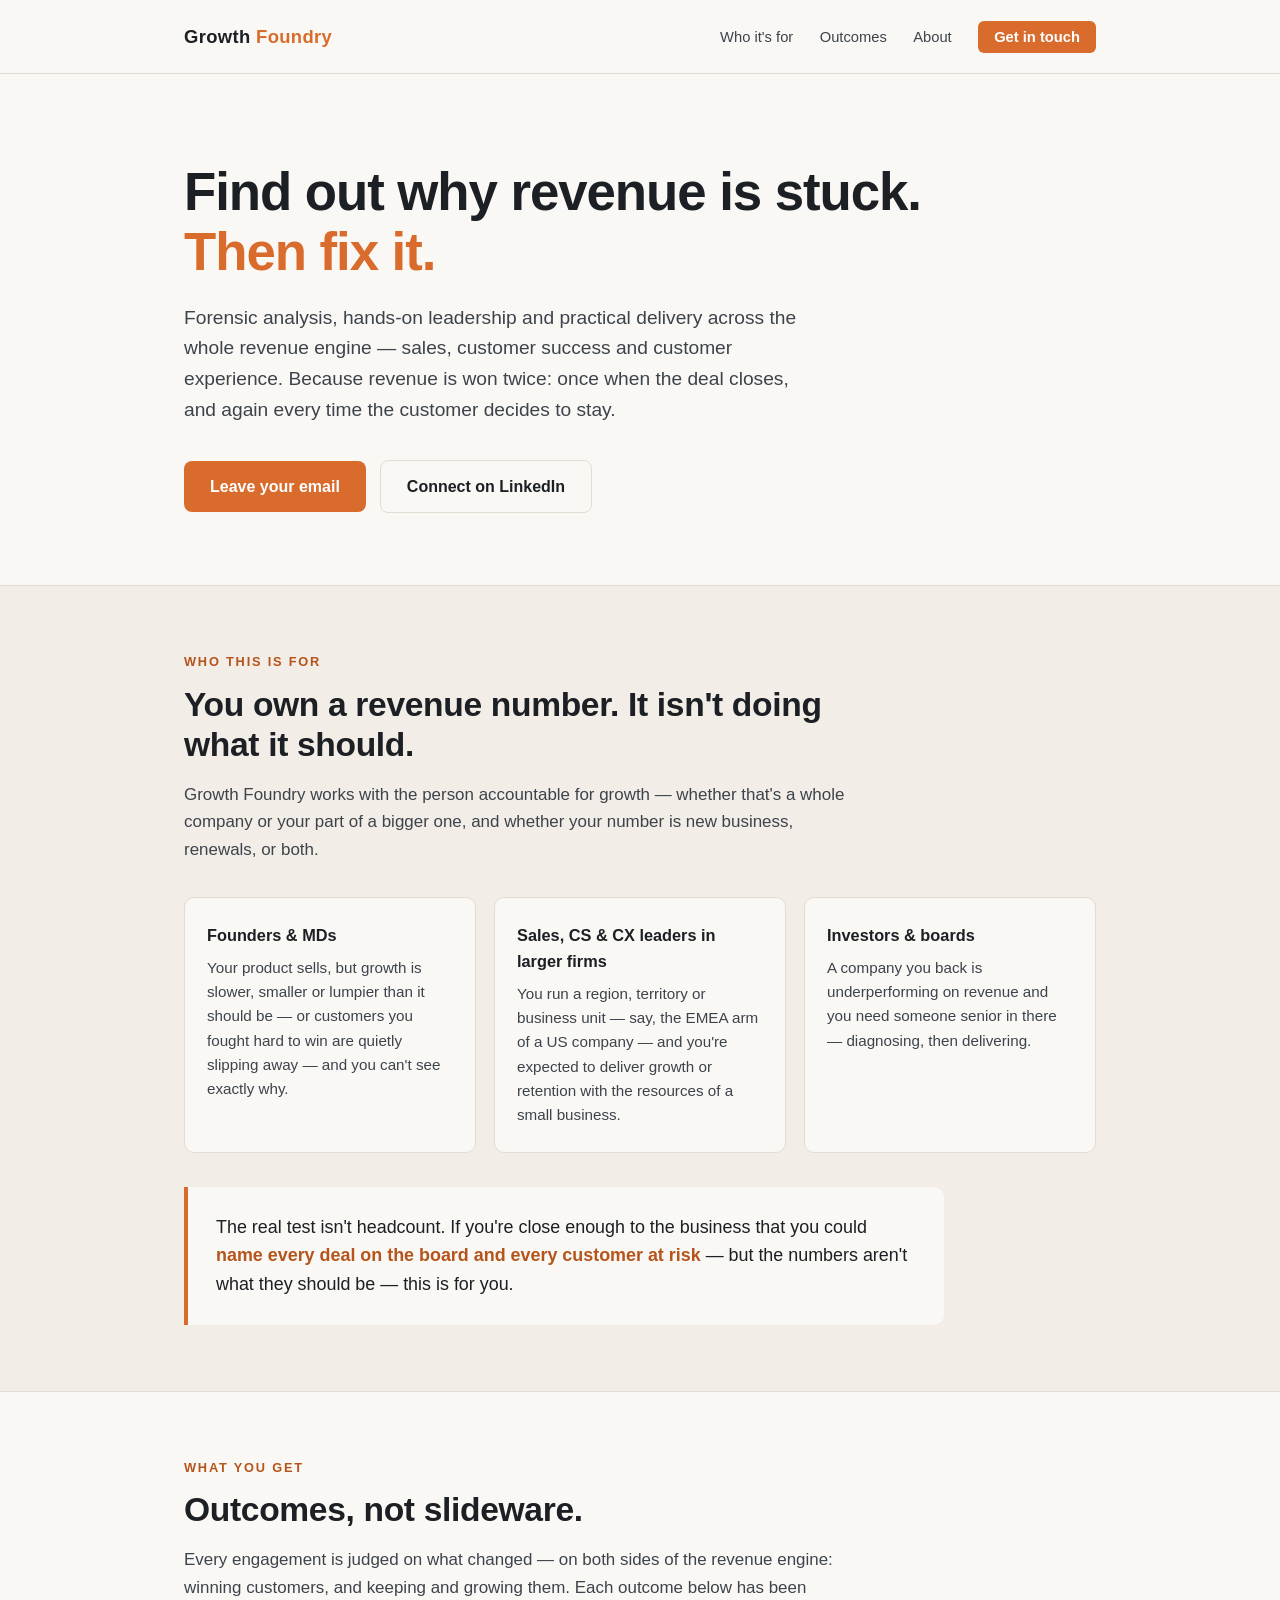
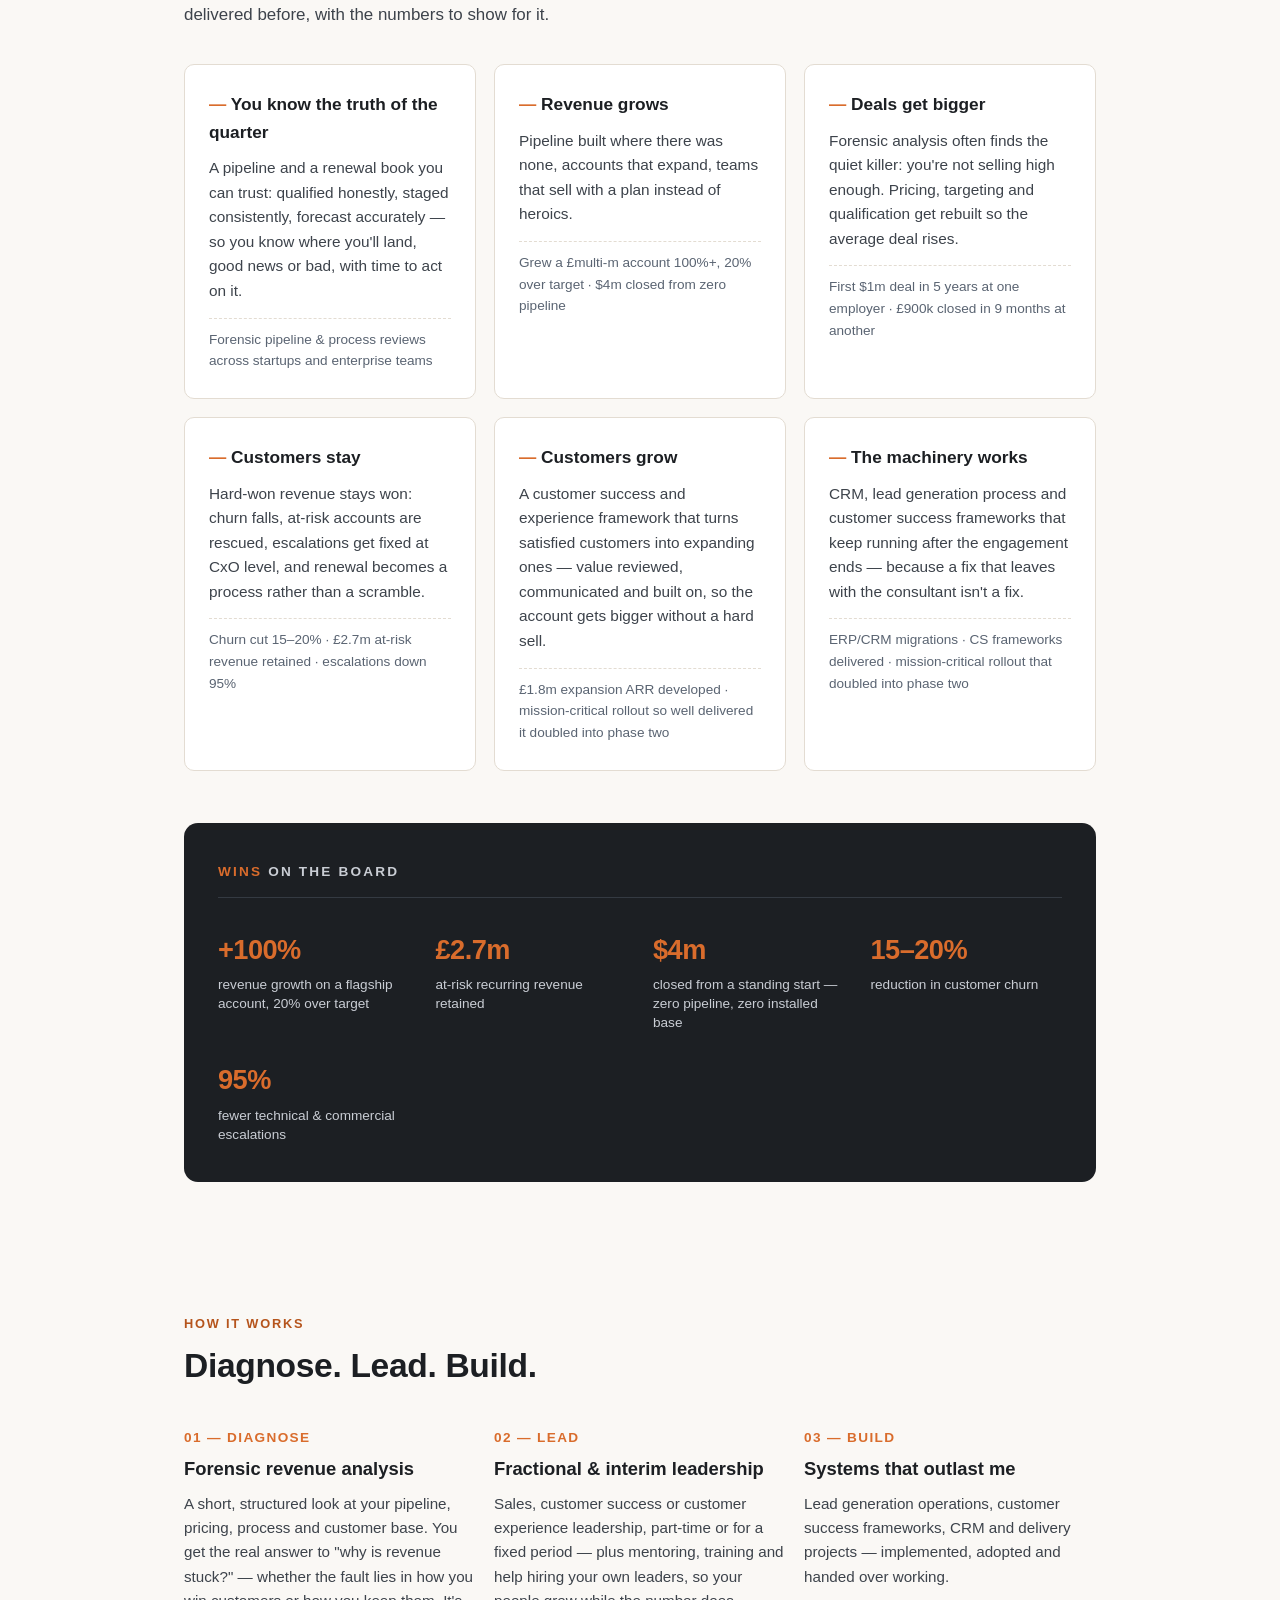
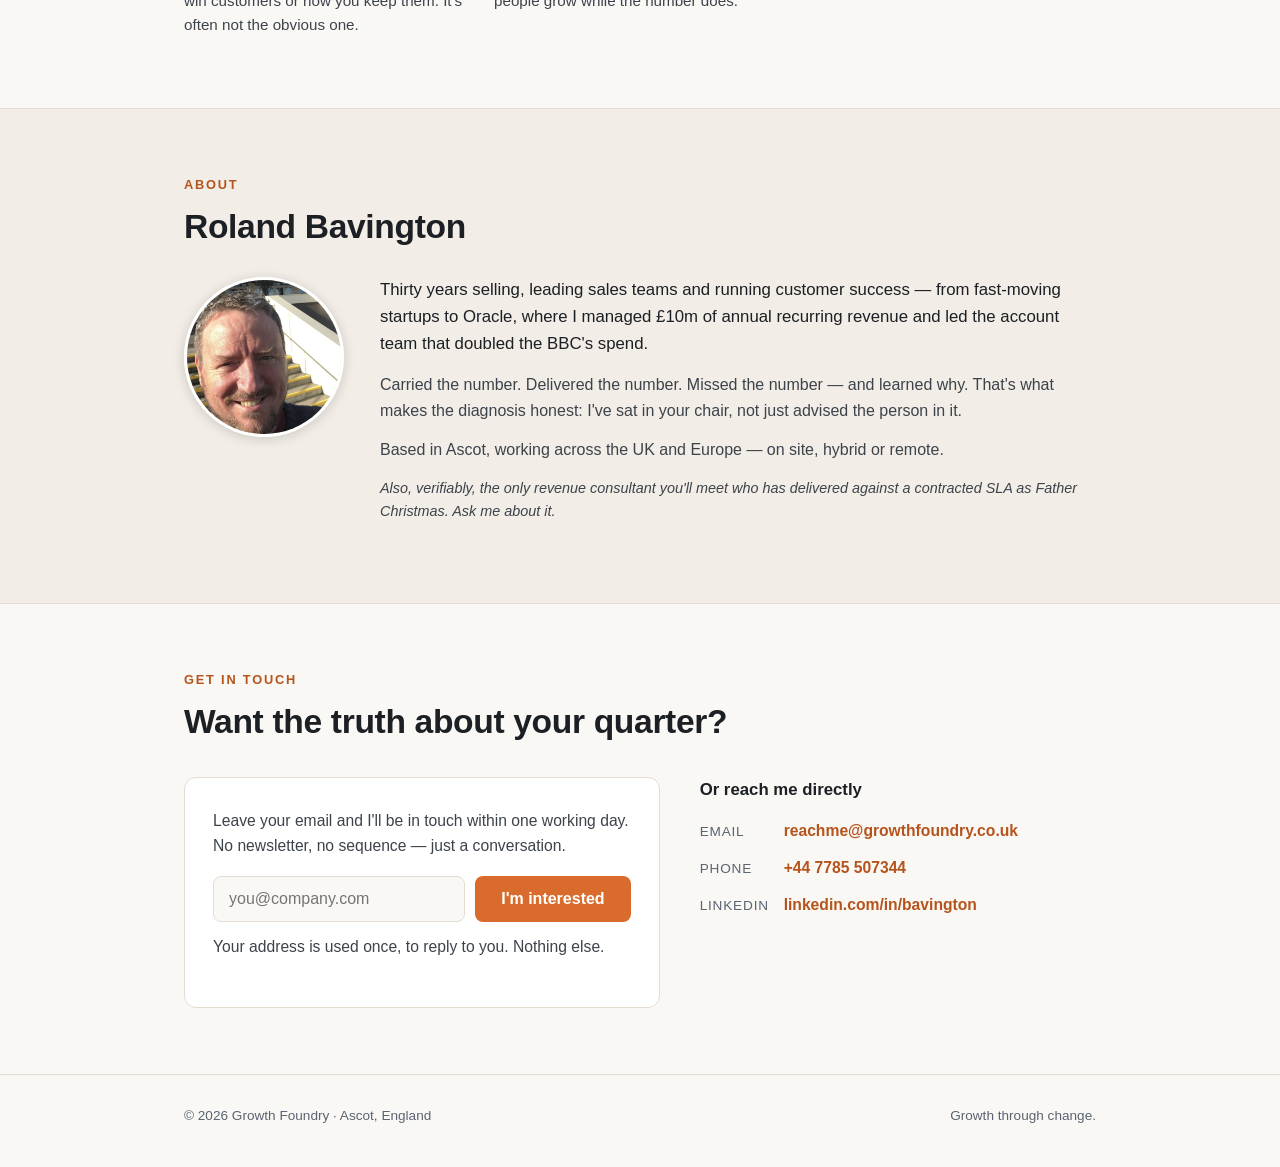
==== commit 6363413f: "Fresh start" ====
--- a/index.html
+++ b/index.html
@@ -1,47 +1,196 @@
 <!DOCTYPE html>
-<html lang="en" id="top">
-<!--acme using Oakwood Framework v4.1.0 -->
+<html lang="en">
 <head>
-    <meta charset="UTF-8">
-    <meta name="viewport" content="width=device-width, initial-scale=1.0">
-    <link rel="stylesheet" href="/css/1-settings.css">
-    <link rel="stylesheet" href="/css/2-base.css">
-    <link rel="stylesheet" href="/css/3-components.css">
-    <link rel="stylesheet" href="/css/4-utilities.css">
-    <link rel="stylesheet" href="/css/5-custom.css">
-    <title>xxSITETITLExx Website</title>
-    <meta name="description"
-      content="The page introduces the Growth Foundry." />
+<meta charset="UTF-8">
+<meta name="viewport" content="width=device-width, initial-scale=1.0">
+<title>Growth Foundry — Find out why revenue is stuck. Then fix it.</title>
+<meta name="description" content="Forensic sales analysis, interim sales leadership and customer success delivery for people who own a revenue number.">
+<link rel="stylesheet" href="/css/5-custom.css">
 </head>
-
 <body>
 
 <header>
-<div class="site-title site-title--large">Growth Foundry</div>
+  <div class="wrap head-row">
+    <div class="brand">Growth<span class="spark">&nbsp;Foundry</span></div>
+    <nav>
+      <a href="#who">Who it's for</a>
+      <a href="#outcomes">Outcomes</a>
+      <a href="#about">About</a>
+      <a href="#contact" class="nav-cta">Get in touch</a>
+    </nav>
+  </div>
 </header>
 
-<main>
+<section class="hero">
+  <div class="wrap">
+    <h1>Find out why revenue is stuck.<br><em>Then fix it.</em></h1>
+    <p class="lede">Forensic analysis, hands-on leadership and practical delivery across the whole revenue engine — sales, customer success and customer experience. Because revenue is won twice: once when the deal closes, and again every time the customer decides to stay.</p>
+    <div class="cta-row">
+      <a class="btn" href="#contact">Leave your email</a>
+      <a class="btn btn-quiet" href="https://www.linkedin.com/in/bavington/">Connect on LinkedIn</a>
+    </div>
+  </div>
+</section>
 
-    <section class="intro-container">
-        <div class="intro-heading">
-            <h1>A website under construction</h1>
-        </div> 
-    </section>
- 
-    </main>
+<section class="who" id="who">
+  <div class="wrap">
+    <div class="kicker">Who this is for</div>
+    <h2>You own a revenue number. It isn't doing what it should.</h2>
+    <p class="section-intro">Growth Foundry works with the person accountable for growth — whether that's a whole company or your part of a bigger one, and whether your number is new business, renewals, or both.</p>
 
-
-    <!-- FAB back to top -->
-    <a class="fab fab--bottom-right fab--pill" href="#top" aria-label="Back to top">↑</a>
-
-    <!-- Footer (web component) -->
-    <div class="u-mt-lg">
-        <footer-site>Growth Foundry Ref:no-js</footer-site>
+    <div class="who-grid">
+      <div class="who-card">
+        <h3>Founders &amp; MDs</h3>
+        <p>Your product sells, but growth is slower, smaller or lumpier than it should be — or customers you fought hard to win are quietly slipping away — and you can't see exactly why.</p>
+      </div>
+      <div class="who-card">
+        <h3>Sales, CS &amp; CX leaders in larger firms</h3>
+        <p>You run a region, territory or business unit — say, the EMEA arm of a US company — and you're expected to deliver growth or retention with the resources of a small business.</p>
+      </div>
+      <div class="who-card">
+        <h3>Investors &amp; boards</h3>
+        <p>A company you back is underperforming on revenue and you need someone senior in there — diagnosing, then delivering.</p>
+      </div>
     </div>
 
-    <!-- Scripts -->
-    <script src="/js/rolgy-main.js"></script>
+    <div class="who-test">
+      The real test isn't headcount. If you're close enough to the business that you could <strong>name every deal on the board and every customer at risk</strong> — but the numbers aren't what they should be — this is for you.
+    </div>
+  </div>
+</section>
 
+<section id="outcomes">
+  <div class="wrap">
+    <div class="kicker">What you get</div>
+    <h2>Outcomes, not slideware.</h2>
+    <p class="section-intro">Every engagement is judged on what changed — on both sides of the revenue engine: winning customers, and keeping and growing them. Each outcome below has been delivered before, with the numbers to show for it.</p>
+
+    <div class="outcome-grid">
+      <div class="outcome">
+        <h3>You know the truth of the quarter</h3>
+        <p>A pipeline and a renewal book you can trust: qualified honestly, staged consistently, forecast accurately — so you know where you'll land, good news or bad, with time to act on it.</p>
+        <span class="proof">Forensic pipeline &amp; process reviews across startups and enterprise teams</span>
+      </div>
+      <div class="outcome">
+        <h3>Revenue grows</h3>
+        <p>Pipeline built where there was none, accounts that expand, teams that sell with a plan instead of heroics.</p>
+        <span class="proof">Grew a £multi-m account 100%+, 20% over target · $4m closed from zero pipeline</span>
+      </div>
+      <div class="outcome">
+        <h3>Deals get bigger</h3>
+        <p>Forensic analysis often finds the quiet killer: you're not selling high enough. Pricing, targeting and qualification get rebuilt so the average deal rises.</p>
+        <span class="proof">First $1m deal in 5 years at one employer · £900k closed in 9 months at another</span>
+      </div>
+      <div class="outcome">
+        <h3>Customers stay</h3>
+        <p>Hard-won revenue stays won: churn falls, at-risk accounts are rescued, escalations get fixed at CxO level, and renewal becomes a process rather than a scramble.</p>
+        <span class="proof">Churn cut 15–20% · £2.7m at-risk revenue retained · escalations down 95%</span>
+      </div>
+      <div class="outcome">
+        <h3>Customers grow</h3>
+        <p>A customer success and experience framework that turns satisfied customers into expanding ones — value reviewed, communicated and built on, so the account gets bigger without a hard sell.</p>
+        <span class="proof">£1.8m expansion ARR developed · mission-critical rollout so well delivered it doubled into phase two</span>
+      </div>
+      <div class="outcome">
+        <h3>The machinery works</h3>
+        <p>CRM, lead generation process and customer success frameworks that keep running after the engagement ends — because a fix that leaves with the consultant isn't a fix.</p>
+        <span class="proof">ERP/CRM migrations · CS frameworks delivered · mission-critical rollout that doubled into phase two</span>
+      </div>
+    </div>
+
+    <div class="strip">
+      <div class="strip-title"><b>Wins</b> on the board</div>
+      <div class="stat"><b>+100%</b><span>revenue growth on a flagship account, 20% over target</span></div>
+      <div class="stat"><b>£2.7m</b><span>at-risk recurring revenue retained</span></div>
+      <div class="stat"><b>$4m</b><span>closed from a standing start — zero pipeline, zero installed base</span></div>
+      <div class="stat"><b>15–20%</b><span>reduction in customer churn</span></div>
+      <div class="stat"><b>95%</b><span>fewer technical &amp; commercial escalations</span></div>
+    </div>
+  </div>
+</section>
+
+<section>
+  <div class="wrap">
+    <div class="kicker">How it works</div>
+    <h2>Diagnose. Lead. Build.</h2>
+    <div class="how-grid">
+      <div class="how-step">
+        <div class="num">01 — DIAGNOSE</div>
+        <h3>Forensic revenue analysis</h3>
+        <p>A short, structured look at your pipeline, pricing, process and customer base. You get the real answer to "why is revenue stuck?" — whether the fault lies in how you win customers or how you keep them. It's often not the obvious one.</p>
+      </div>
+      <div class="how-step">
+        <div class="num">02 — LEAD</div>
+        <h3>Fractional &amp; interim leadership</h3>
+        <p>Sales, customer success or customer experience leadership, part-time or for a fixed period — plus mentoring, training and help hiring your own leaders, so your people grow while the number does.</p>
+      </div>
+      <div class="how-step">
+        <div class="num">03 — BUILD</div>
+        <h3>Systems that outlast me</h3>
+        <p>Lead generation operations, customer success frameworks, CRM and delivery projects — implemented, adopted and handed over working.</p>
+      </div>
+    </div>
+  </div>
+</section>
+
+<section class="about" id="about">
+  <div class="wrap">
+    <div class="kicker">About</div>
+    <h2>Roland Bavington</h2>
+    <div class="about-flex">
+      <img class="about-photo" src="[data-uri]" alt="Roland Bavington">
+      <div class="about-text">
+        <p>Thirty years selling, leading sales teams and running customer success — from fast-moving startups to Oracle, where I managed £10m of annual recurring revenue and led the account team that doubled the BBC's spend.</p>
+        <p>Carried the number. Delivered the number. Missed the number — and learned why. That's what makes the diagnosis honest: I've sat in your chair, not just advised the person in it.</p>
+        <p>Based in Ascot, working across the UK and Europe — on site, hybrid or remote.</p>
+        <p class="wink">Also, verifiably, the only revenue consultant you'll meet who has delivered against a contracted SLA as Father Christmas. Ask me about it.</p>
+      </div>
+    </div>
+  </div>
+</section>
+
+<section class="contact" id="contact">
+  <div class="wrap">
+    <div class="kicker">Get in touch</div>
+    <h2>Want the truth about your quarter?</h2>
+    <div class="contact-grid">
+      <div class="form-card">
+        <p>Leave your email and I'll be in touch within one working day. No newsletter, no sequence — just a conversation.</p>
+        <form action="https://submit-form.com/0iUGw6Qak" method="POST">
+          <div class="form-row">
+            <input
+              type="text"
+              name="mobile"
+              class="hp-field"
+              tabindex="-1"
+              autocomplete="off"
+              aria-hidden="true"
+            />
+            <input type="email" name="email" placeholder="you@company.com" required>
+
+            <button class="btn" type="submit">I'm interested</button>
+          </div>
+        </form>
+        <p class="privacy">Your address is used once, to reply to you. Nothing else.</p>
+      </div>
+      <div class="direct">
+        <h3>Or reach me directly</h3>
+        <ul>
+          <li><span class="label">Email</span><a href="mailto:reachme@growthfoundry.co.uk">reachme@growthfoundry.co.uk</a></li>
+          <li><span class="label">Phone</span><a href="tel:+447785507344">+44 7785 507344</a></li>
+          <li><span class="label">LinkedIn</span><a href="https://www.linkedin.com/in/bavington/">linkedin.com/in/bavington</a></li>
+        </ul>
+      </div>
+    </div>
+  </div>
+</section>
+
+<footer>
+  <div class="wrap foot-row">
+    <div>© 2026 Growth Foundry · Ascot, England</div>
+    <div>Growth through change.</div>
+  </div>
+</footer>
 
 </body>
 </html>
--- a/css/5-custom.css
+++ b/css/5-custom.css
@@ -1,14 +1,186 @@
 /*  5-custom.css
-    bbees
+    rolgy created by AI
     Oakwood Framework v4.1.0
     Single-purpose helpers. Always win the cascade — important is fine here.
     Differs per client.
 */
 
-@media (max-width: 1024px) {
-    .card-grid {
-        grid-template-columns: 1fr;
-    }
+  :root{
+    --ink:#1c1f23;
+    --ink-soft:#3d434b;
+    --paper:#faf8f5;
+    --paper-warm:#f2ede6;
+    --ember:#d96c2c;
+    --ember-deep:#b5541c;
+    --steel:#5a6472;
+    --line:#e3dcd2;
+  }
+  *{margin:0;padding:0;box-sizing:border-box;}
+  html{scroll-behavior:smooth;}
+  body{
+    font-family:-apple-system,BlinkMacSystemFont,"Segoe UI",Roboto,Helvetica,Arial,sans-serif;
+    background:var(--paper);
+    color:var(--ink);
+    line-height:1.6;
+    -webkit-font-smoothing:antialiased;
+  }
+  .wrap{max-width:960px;margin:0 auto;padding:0 24px;}
+
+  /* header */
+  header{
+    padding:22px 0;
+    border-bottom:1px solid var(--line);
+    background:var(--paper);
+    position:sticky;top:0;z-index:10;
+  }
+  .head-row{display:flex;align-items:center;justify-content:space-between;}
+  .brand{font-size:1.15rem;font-weight:700;letter-spacing:.02em;}
+  .brand .spark{color:var(--ember);}
+  nav a{
+    color:var(--ink-soft);text-decoration:none;font-size:.92rem;margin-left:22px;
+  }
+  nav a:hover{color:var(--ember-deep);}
+  .nav-cta{
+    color:#fff !important;background:var(--ember);
+    padding:8px 16px;border-radius:6px;font-weight:600;
+  }
+  .nav-cta:hover{background:var(--ember-deep);}
+
+  /* hero */
+  .hero{padding:88px 0 72px;}
+  .hero h1{
+    font-size:clamp(2.1rem,5vw,3.3rem);
+    line-height:1.12;font-weight:800;letter-spacing:-.02em;
+    max-width:760px;
+  }
+  .hero h1 em{font-style:normal;color:var(--ember);}
+  .hero p.lede{
+    margin-top:22px;font-size:1.2rem;color:var(--ink-soft);max-width:640px;
+  }
+  .hero .cta-row{margin-top:34px;display:flex;gap:14px;flex-wrap:wrap;align-items:center;}
+  .btn{
+    display:inline-block;background:var(--ember);color:#fff;
+    padding:13px 26px;border-radius:8px;text-decoration:none;font-weight:700;
+    border:none;font-size:1rem;cursor:pointer;
+  }
+  .btn:hover{background:var(--ember-deep);}
+  .btn-quiet{
+    background:transparent;color:var(--ink);border:1.5px solid var(--line);
+  }
+  .btn-quiet:hover{background:var(--paper-warm);color:var(--ink);}
+
+  /* section basics */
+  section{padding:66px 0;}
+  .kicker{
+    font-size:.8rem;font-weight:700;letter-spacing:.14em;text-transform:uppercase;
+    color:var(--ember-deep);margin-bottom:12px;
+  }
+  h2{font-size:clamp(1.5rem,3.4vw,2.1rem);line-height:1.2;letter-spacing:-.01em;max-width:700px;}
+  .section-intro{margin-top:16px;font-size:1.06rem;color:var(--ink-soft);max-width:680px;}
+
+  /* who it's for */
+  .who{background:var(--paper-warm);border-top:1px solid var(--line);border-bottom:1px solid var(--line);}
+  .who-grid{display:grid;grid-template-columns:repeat(auto-fit,minmax(260px,1fr));gap:18px;margin-top:34px;}
+  .who-card{
+    background:var(--paper);border:1px solid var(--line);border-radius:10px;
+    padding:24px 22px;
+  }
+  .who-card h3{font-size:1.02rem;margin-bottom:8px;}
+  .who-card p{font-size:.95rem;color:var(--ink-soft);}
+  .who-test{
+    margin-top:34px;padding:26px 28px;border-left:4px solid var(--ember);
+    background:var(--paper);border-radius:0 10px 10px 0;
+    font-size:1.12rem;max-width:760px;
+  }
+  .who-test strong{color:var(--ember-deep);}
+
+  /* outcomes */
+  .outcome-grid{display:grid;grid-template-columns:repeat(auto-fit,minmax(270px,1fr));gap:18px;margin-top:36px;}
+  .outcome{
+    border:1px solid var(--line);border-radius:10px;padding:26px 24px;background:#fff;
+  }
+  .outcome h3{font-size:1.08rem;margin-bottom:10px;}
+  .outcome h3::before{content:"— ";color:var(--ember);}
+  .outcome p{font-size:.96rem;color:var(--ink-soft);}
+  .outcome .proof{
+    display:block;margin-top:14px;font-size:.85rem;color:var(--steel);
+    border-top:1px dashed var(--line);padding-top:10px;
+  }
+
+  /* track record strip */
+  .strip{
+    background:var(--ink);color:var(--paper);border-radius:14px;
+    padding:38px 34px;margin-top:52px;
+    display:grid;grid-template-columns:repeat(auto-fit,minmax(150px,1fr));gap:26px;
+  }
+  .strip-title{
+    grid-column:1/-1;font-size:.85rem;font-weight:800;letter-spacing:.16em;
+    text-transform:uppercase;color:#c9cdd4;
+    border-bottom:1px solid #343a42;padding-bottom:14px;margin-bottom:4px;
+  }
+  .strip-title b{color:var(--ember);}
+  .stat b{display:block;font-size:1.7rem;color:var(--ember);letter-spacing:-.02em;}
+  .stat span{font-size:.85rem;color:#c9cdd4;line-height:1.4;display:block;margin-top:4px;}
+
+  /* how */
+  .how-grid{display:grid;grid-template-columns:repeat(auto-fit,minmax(240px,1fr));gap:18px;margin-top:36px;}
+  .how-step{padding:4px 0;}
+  .how-step .num{
+    font-size:.85rem;font-weight:800;color:var(--ember);letter-spacing:.1em;
+  }
+  .how-step h3{font-size:1.15rem;margin:6px 0 8px;}
+  .how-step p{font-size:.95rem;color:var(--ink-soft);}
+
+  /* about */
+  .about{background:var(--paper-warm);border-top:1px solid var(--line);border-bottom:1px solid var(--line);}
+  .about-flex{display:flex;gap:36px;align-items:flex-start;margin-top:30px;flex-wrap:wrap;}
+  .about-photo{
+    width:160px;height:160px;border-radius:50%;flex:0 0 auto;
+    object-fit:cover;border:3px solid #fff;
+    box-shadow:0 2px 12px rgba(28,31,35,.18);
+  }
+  .about-text{flex:1;min-width:280px;}
+  .about-text p{margin-bottom:14px;color:var(--ink-soft);}
+  .about-text p:first-child{color:var(--ink);font-size:1.05rem;}
+  .wink{font-size:.9rem;color:var(--steel);font-style:italic;}
+
+  /* contact */
+  .contact h2{max-width:none;}
+  .contact-grid{display:grid;grid-template-columns:1.2fr 1fr;gap:40px;margin-top:34px;}
+  @media(max-width:720px){.contact-grid{grid-template-columns:1fr;}}
+  .form-card{
+    background:#fff;border:1px solid var(--line);border-radius:12px;padding:30px 28px;
+  }
+  .form-card p{font-size:.98rem;color:var(--ink-soft);margin-bottom:18px;}
+  .form-row{display:flex;gap:10px;flex-wrap:wrap;}
+  input[type=email]{
+    flex:1;min-width:220px;padding:13px 15px;font-size:1rem;
+    border:1.5px solid var(--line);border-radius:8px;background:var(--paper);
+  }
+  input[type=email]:focus{outline:none;border-color:var(--ember);}
+  .privacy{font-size:.8rem;color:var(--steel);margin-top:12px;}
+  .direct h3{font-size:1.05rem;margin-bottom:14px;}
+  .direct ul{list-style:none;}
+  .direct li{margin-bottom:12px;font-size:.98rem;}
+  .direct a{color:var(--ember-deep);text-decoration:none;font-weight:600;}
+  .direct a:hover{text-decoration:underline;}
+  .direct .label{
+    display:inline-block;width:84px;color:var(--steel);font-size:.85rem;
+    text-transform:uppercase;letter-spacing:.06em;
+  }
+
+  footer{
+    border-top:1px solid var(--line);padding:30px 0 40px;
+    font-size:.85rem;color:var(--steel);
+  }
+  .foot-row{display:flex;justify-content:space-between;flex-wrap:wrap;gap:10px;}
+
+.hp-field {
+  position: absolute;
+  left: -9999px;
+  top: -9999px;
+  height: 0;
+  width: 0;
+  opacity: 0;
+  pointer-events: none;
 }
-
-
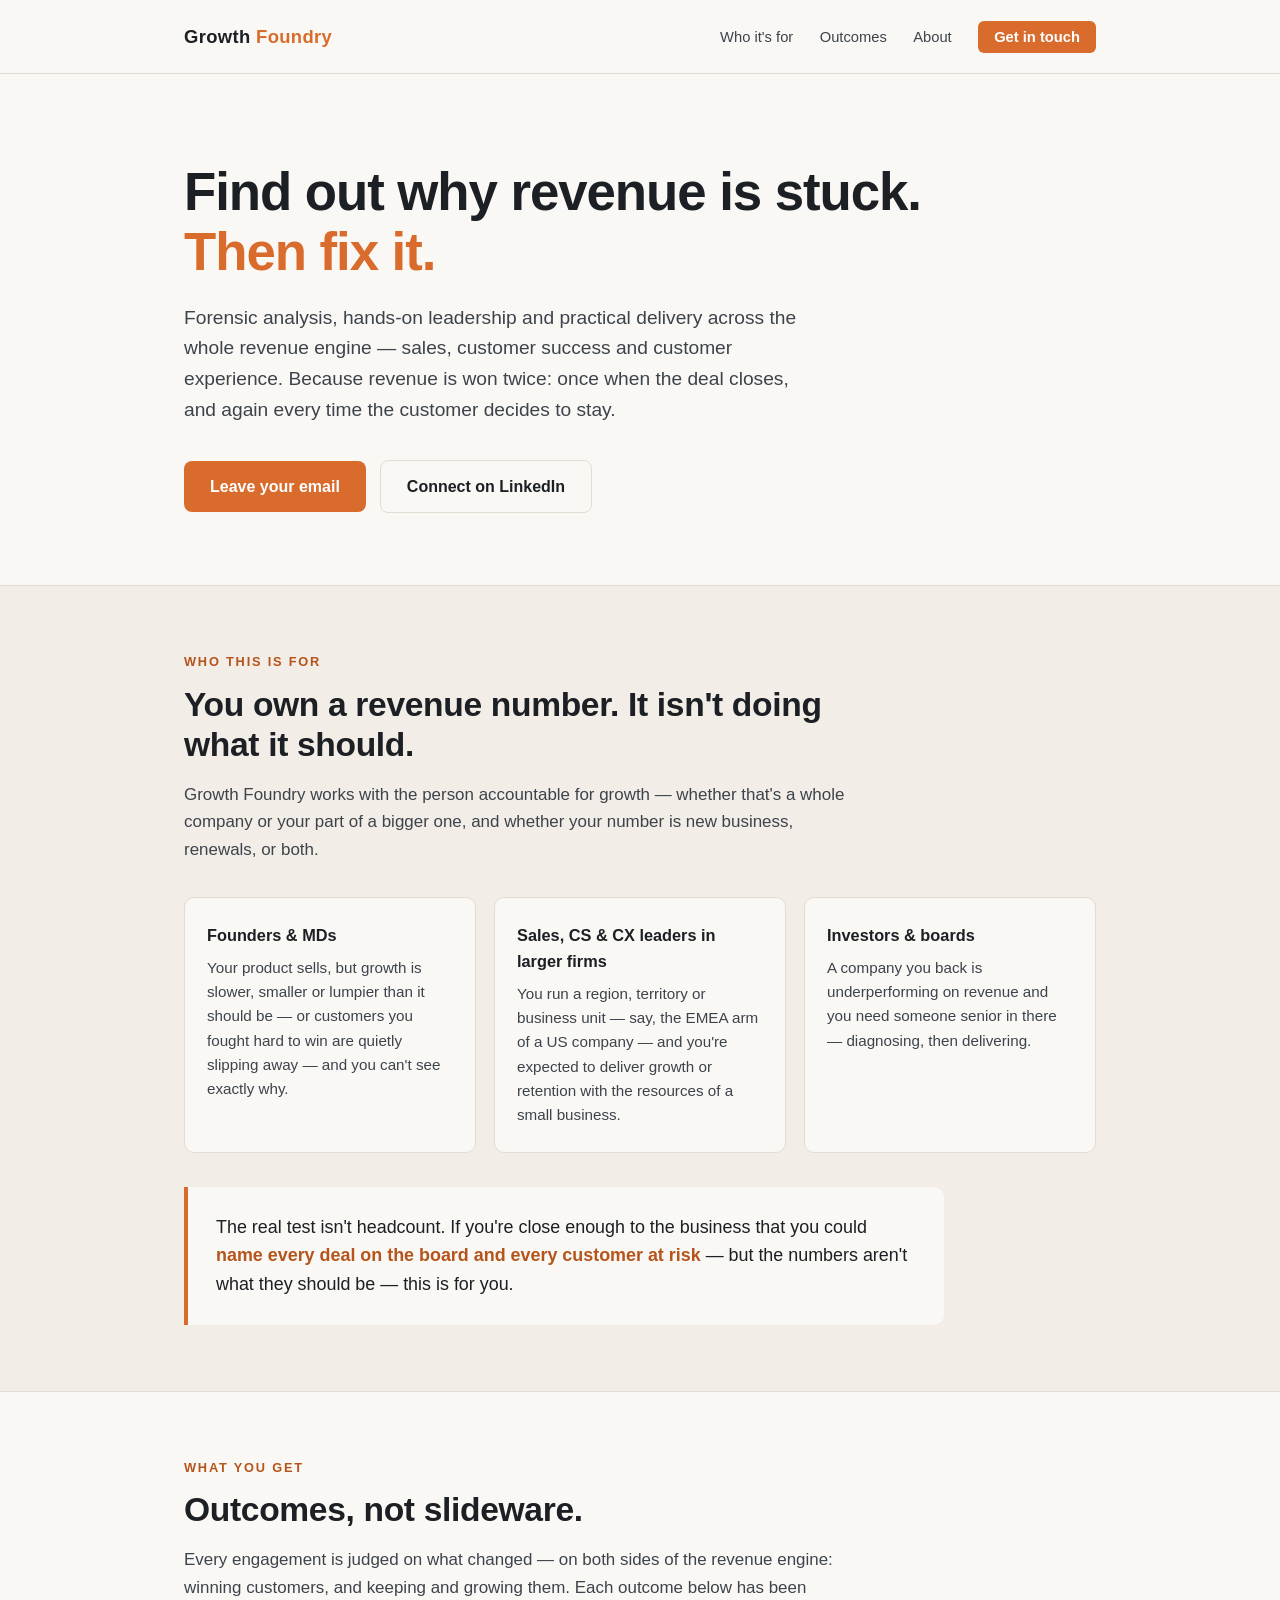
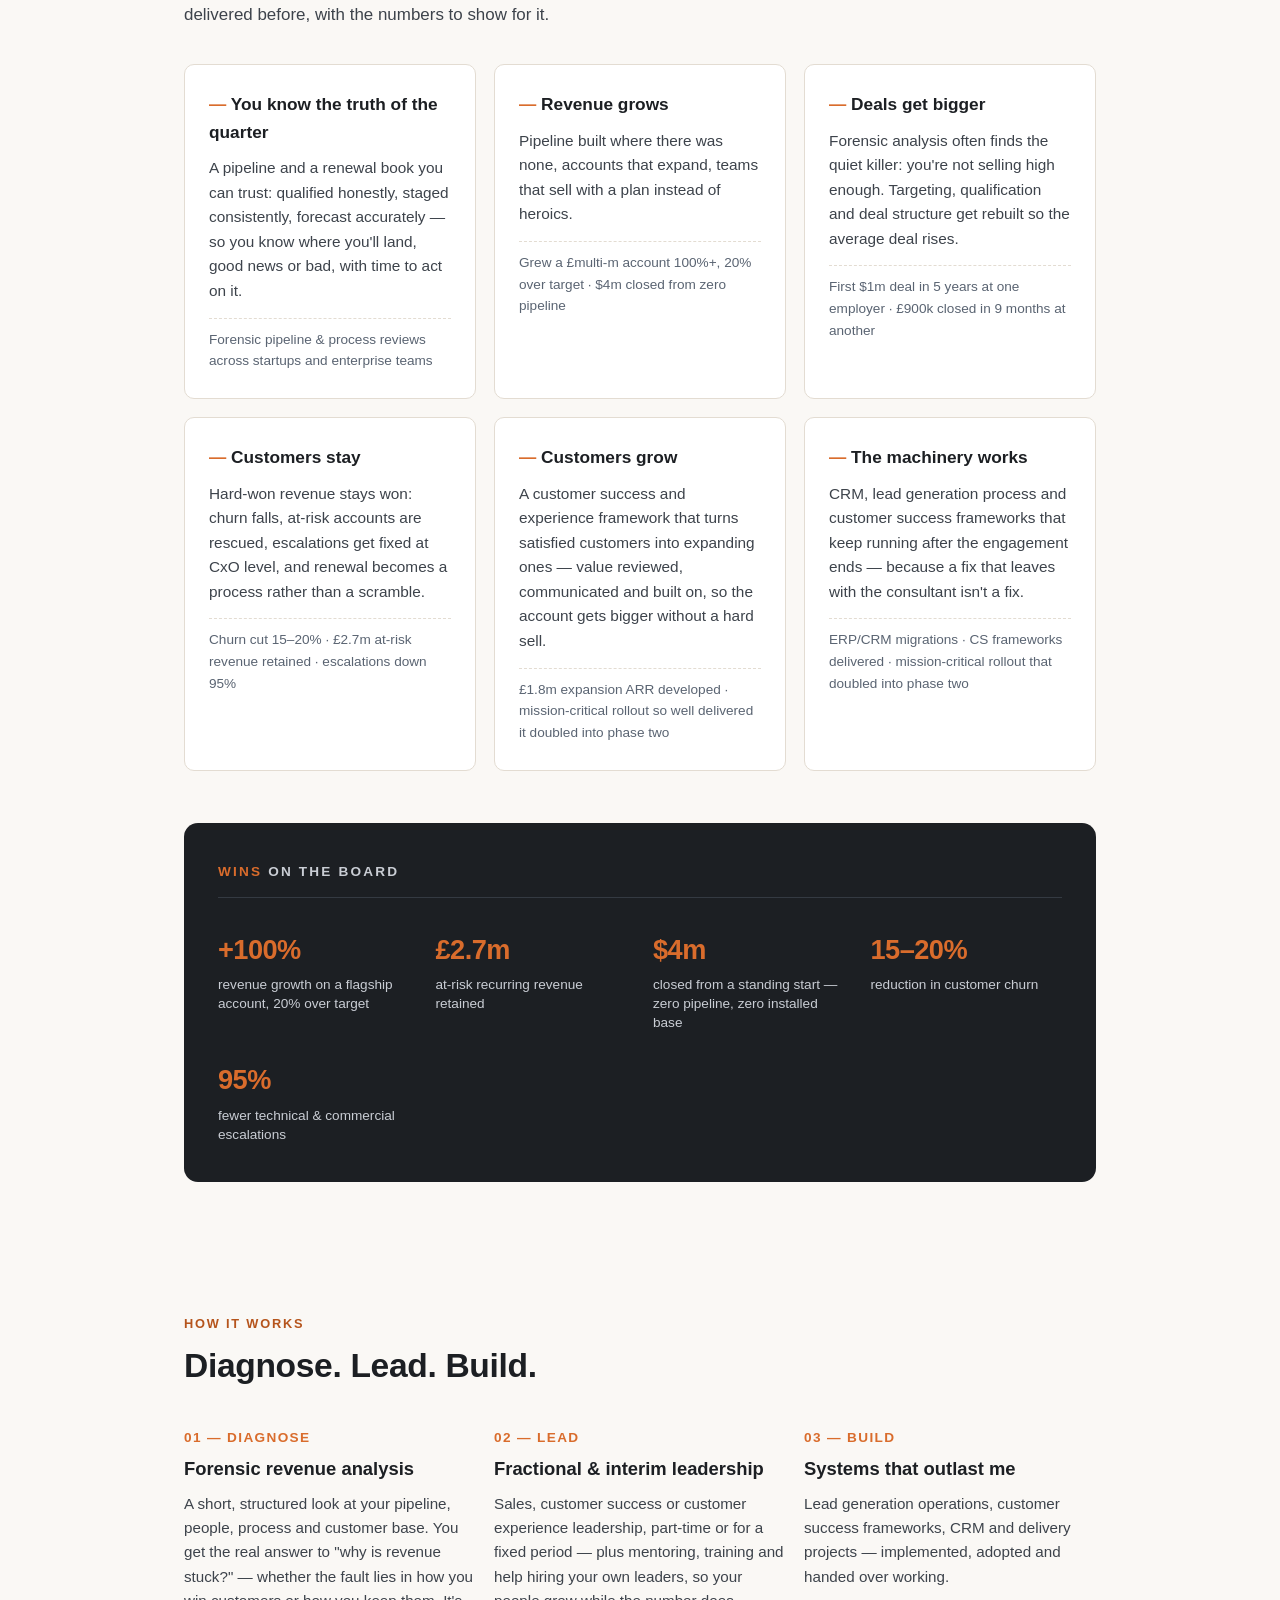
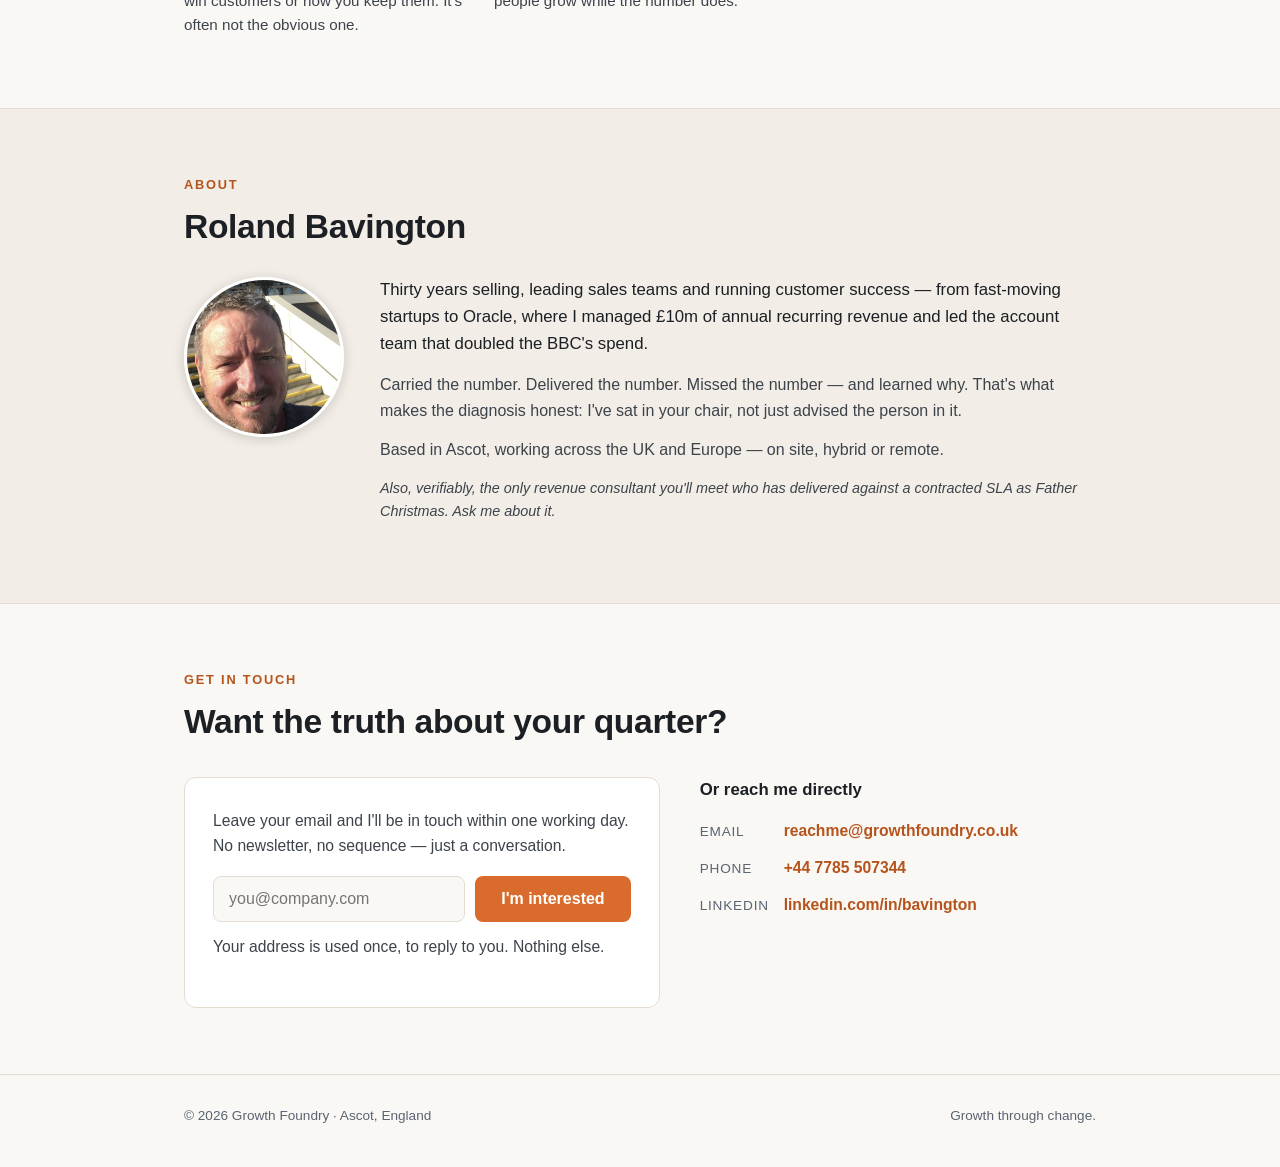
==== commit d6da62c9: "rolgy Text altered" ====
--- a/index.html
+++ b/index.html
@@ -78,7 +78,7 @@
       </div>
       <div class="outcome">
         <h3>Deals get bigger</h3>
-        <p>Forensic analysis often finds the quiet killer: you're not selling high enough. Pricing, targeting and qualification get rebuilt so the average deal rises.</p>
+        <p>Forensic analysis often finds the quiet killer: you're not selling high enough. Targeting, qualification and deal structure get rebuilt so the average deal rises.</p>
         <span class="proof">First $1m deal in 5 years at one employer · £900k closed in 9 months at another</span>
       </div>
       <div class="outcome">
@@ -117,7 +117,7 @@
       <div class="how-step">
         <div class="num">01 — DIAGNOSE</div>
         <h3>Forensic revenue analysis</h3>
-        <p>A short, structured look at your pipeline, pricing, process and customer base. You get the real answer to "why is revenue stuck?" — whether the fault lies in how you win customers or how you keep them. It's often not the obvious one.</p>
+        <p>A short, structured look at your pipeline, people, process and customer base. You get the real answer to "why is revenue stuck?" — whether the fault lies in how you win customers or how you keep them. It's often not the obvious one.</p>
       </div>
       <div class="how-step">
         <div class="num">02 — LEAD</div>
@@ -156,7 +156,7 @@
     <div class="contact-grid">
       <div class="form-card">
         <p>Leave your email and I'll be in touch within one working day. No newsletter, no sequence — just a conversation.</p>
-        <form action="https://submit-form.com/0iUGw6Qak" method="POST">
+        <form action="https://submit-form.com/pYfLklSH6" method="POST">
           <div class="form-row">
             <input
               type="text"
